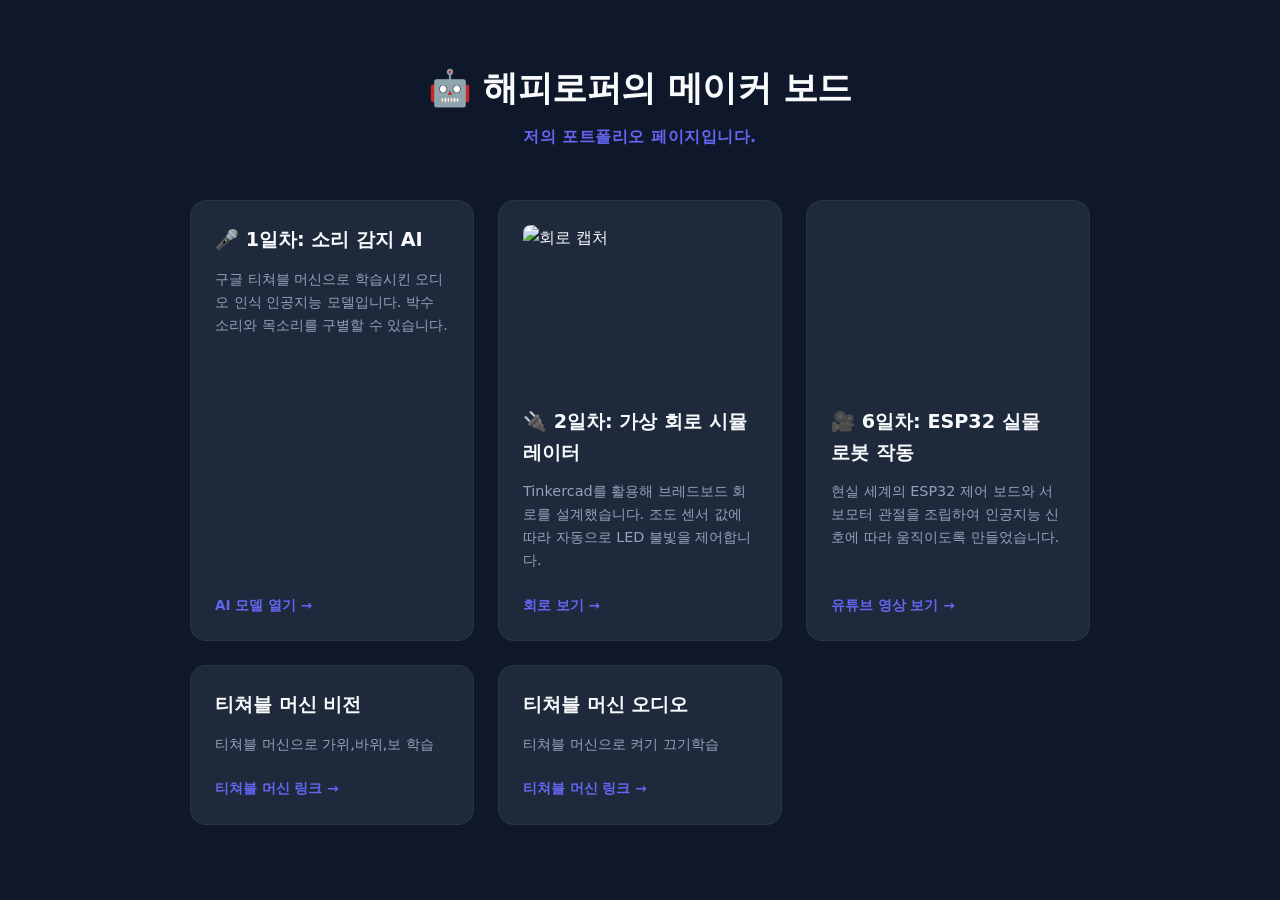
==== index.html @ d0151b2c "Add files via upload 포트폴리오 파일 첫 업로드" ====
<!DOCTYPE html>
<html lang="ko">
<head>
    <meta charset="UTF-8">
    <meta name="viewport" content="width=device-width, initial-scale=1.0">
    <title>나의 피지컬 AI 메이커 보드</title>
    <!-- 내 스타일시트 파일 연결 -->
    <link rel="stylesheet" href="style.css">
</head>
<body>
    <div class="container">
        
        <!-- 👤 프로필 영역 (내 정보로 자유롭게 고치기) -->
        <header class="profile">
            <!-- 💡 [실습] 내 이름으로 변경해 보세요 -->
            <h1>🤖 해피로퍼의 메이커 보드</h1>
            <p>저의 포트폴리오 페이지입니다.</p>
        </header>

        <!-- 🛠️ 프로젝트 카드 목록 (원하는 카드를 추가/삭제해 보세요) -->
        <main class="project-grid">

            <!-- 1번 프로젝트 카드 (텍스트 + 링크) -->
            <div class="card">
                <h3>🎤 1일차: 소리 감지 AI</h3>
                <p>구글 티쳐블 머신으로 학습시킨 오디오 인식 인공지능 모델입니다. 박수 소리와 목소리를 구별할 수 있습니다.</p>
                <!-- 💡 [실습] 나의 티쳐블머신 공유 링크를 아래 href에 넣으세요 -->
                <a href="https://teachablemachine.withgoogle.com/" target="_blank">AI 모델 열기 &rarr;</a>
            </div>

            <!-- 2번 프로젝트 카드 (이미지 + 텍스트 + 링크) -->
            <div class="card">
                <!-- 💡 [실습] 내가 캡처한 이미지 파일이 있다면 src를 바꾸세요 -->
                <img src="https://images.unsplash.com/photo-1555664424-778a1e5e1b48?auto=format&fit=crop&w=600&q=80" alt="회로 캡처">
                <h3>🔌 2일차: 가상 회로 시뮬레이터</h3>
                <p>Tinkercad를 활용해 브레드보드 회로를 설계했습니다. 조도 센서 값에 따라 자동으로 LED 불빛을 제어합니다.</p>
                <a href="https://www.tinkercad.com/" target="_blank">회로 보기 &rarr;</a>
            </div>

            <!-- 3번 프로젝트 카드 (유튜브 영상 + 텍스트 + 링크) -->
            <div class="card">
                <!-- 💡 [실습] 유튜브 공유 주소 뒷부분 ID값(예: K7qPq8E2d8I)을 아래 src 끝에 넣으세요 -->
                <iframe src="https://www.youtube.com/embed/K7qPq8E2d8I" allowfullscreen></iframe>
                <h3>🎥 6일차: ESP32 실물 로봇 작동</h3>
                <p>현실 세계의 ESP32 제어 보드와 서보모터 관절을 조립하여 인공지능 신호에 따라 움직이도록 만들었습니다.</p>
                <a href="https://youtu.be/K7qPq8E2d8I" target="_blank">유튜브 영상 보기 &rarr;</a>
            </div>

            <!-- 4번 테스트 추가 프로젝트 카드 (유튜브 영상 + 텍스트 + 링크) -->
            <div class="card">
                <h3>티쳐블 머신 비전</h3>
                <p>티쳐블 머신으로 가위,바위,보 학습</p>
                <a href="https://teachablemachine.withgoogle.com/models/rzsmgT4iT/" target="_blank">티쳐블 머신 링크 &rarr;</a>
            </div>
            
            <div class="card">
                <h3>티쳐블 머신 오디오</h3>
                <p>티쳐블 머신으로 켜기 끄기학습</p>
                <a href="https://teachablemachine.withgoogle.com/models/aKbmYwtxK/" target="_blank">티쳐블 머신 링크 &rarr;</a>
            </div>
        </main>
    </div>

    <!-- ==========================================================================
      [💡 메이커 조립 팁: 카드 복사해서 추가하기]
      새로운 프로젝트를 추가하고 싶을 때, 아래 원하는 모양의 코드 블록을 복사해서
      <main class="project-grid"> ... </main> 태그 사이에 붙여넣으세요!
      
      --------------------------------------------------------------------------
      모양 A: 글씨만 있는 심플 카드
      --------------------------------------------------------------------------
      <div class="card">
          <h3>제목 적기</h3>
          <p>여기에 본문 설명을 자유롭게 작성합니다.</p>
          <a href="링크 주소" target="_blank">바로가기 &rarr;</a>
      </div>
      
      --------------------------------------------------------------------------
      모양 B: 이미지(사진/GIF)가 들어가는 카드
      --------------------------------------------------------------------------
      <div class="card">
          <img src="이미지 파일명.jpg" alt="설명">
          <h3>제목 적기</h3>
          <p>여기에 본문 설명을 자유롭게 작성합니다.</p>
          <a href="링크 주소" target="_blank">바로가기 &rarr;</a>
      </div>
      ========================================================================== -->
</body>
</html>
---- style.css ----
/* ==========================================================================
   Physical AI Maker Board - Simple CSS Style
   Developed by Team Monolith
   ========================================================================== */

/* 
   🎨 [나만의 테마 커스텀!]
   아래 5가지 기본 테마 색상을 변경하면 내 사이트의 분위기가 1초 만에 바뀝니다.
   좋아하는 색상 코드(Hex Code)로 변경해서 나만의 보드를 만들어 보세요!
*/
:root {
    --bg-color: #0f172a;       /* 전체 배경색 */
    --card-color: #1e293b;     /* 개별 카드 배경색 */
    --text-color: #f8fafc;     /* 글자 색상 */
    --accent-color: #6366f1;   /* 강조 테마 컬러 (Indigo) */
    --accent-hover: #a855f7;   /* 호버 시 테마 컬러 (Purple) */
}

/* 1. 기본 마진/패딩 초기화 */
* {
    margin: 0;
    padding: 0;
    box-sizing: border-box;
}

/* 2. 전체 페이지 스타일 */
body {
    font-family: system-ui, -apple-system, sans-serif;
    background-color: var(--bg-color);
    color: var(--text-color);
    line-height: 1.6;
    padding: 60px 20px;
}

/* 중앙 정렬용 큰 바구니 */
.container {
    max-width: 900px;
    margin: 0 auto;
}

/* 3. 상단 프로필 소개 영역 */
.profile {
    text-align: center;
    margin-bottom: 50px;
}

.profile h1 {
    font-size: 2.2rem;
    font-weight: 800;
    margin-bottom: 8px;
    letter-spacing: -0.5px;
}

.profile p {
    color: var(--accent-color);
    font-weight: 700;
    font-size: 1rem;
    letter-spacing: 0.5px;
}

/* 4. 프로젝트 카드들이 배치되는 격자판 (그리드) */
.project-grid {
    display: grid;
    grid-template-columns: repeat(auto-fit, minmax(280px, 1fr));
    gap: 24px;
}

/* 5. 개별 카드 스타일 */
.card {
    background-color: var(--card-color);
    border-radius: 16px;
    padding: 24px;
    display: flex;
    flex-direction: column;
    gap: 12px;
    transition: transform 0.2s ease, border-color 0.2s ease;
    border: 1px solid rgba(255, 255, 255, 0.05);
}

/* 마우스 올렸을 때 애니메이션 */
.card:hover {
    transform: translateY(-5px);
    border-color: var(--accent-color);
    box-shadow: 0 10px 20px rgba(0, 0, 0, 0.2);
}

/* 카드 내 이미지 및 유튜브 프레임 크기 맞추기 */
.card img, .card iframe {
    width: 100%;
    height: 170px;
    border-radius: 8px;
    object-fit: cover;
    border: none;
}

.card h3 {
    font-size: 1.2rem;
    font-weight: 700;
}

.card p {
    font-size: 0.9rem;
    color: #94a3b8; /* 설명용 연회색 글자 */
    flex-grow: 1;   /* 글이 짧아도 아래 링크 버튼이 동일선상에 내려가도록 조절 */
}

/* 6. 카드 내부 아래쪽 링크 버튼 */
.card a {
    color: var(--accent-color);
    text-decoration: none;
    font-weight: 700;
    font-size: 0.85rem;
    align-self: flex-start;
    transition: color 0.2s ease, transform 0.2s ease;
    margin-top: 10px;
}

.card a:hover {
    color: var(--accent-hover);
    transform: translateX(4px);
}
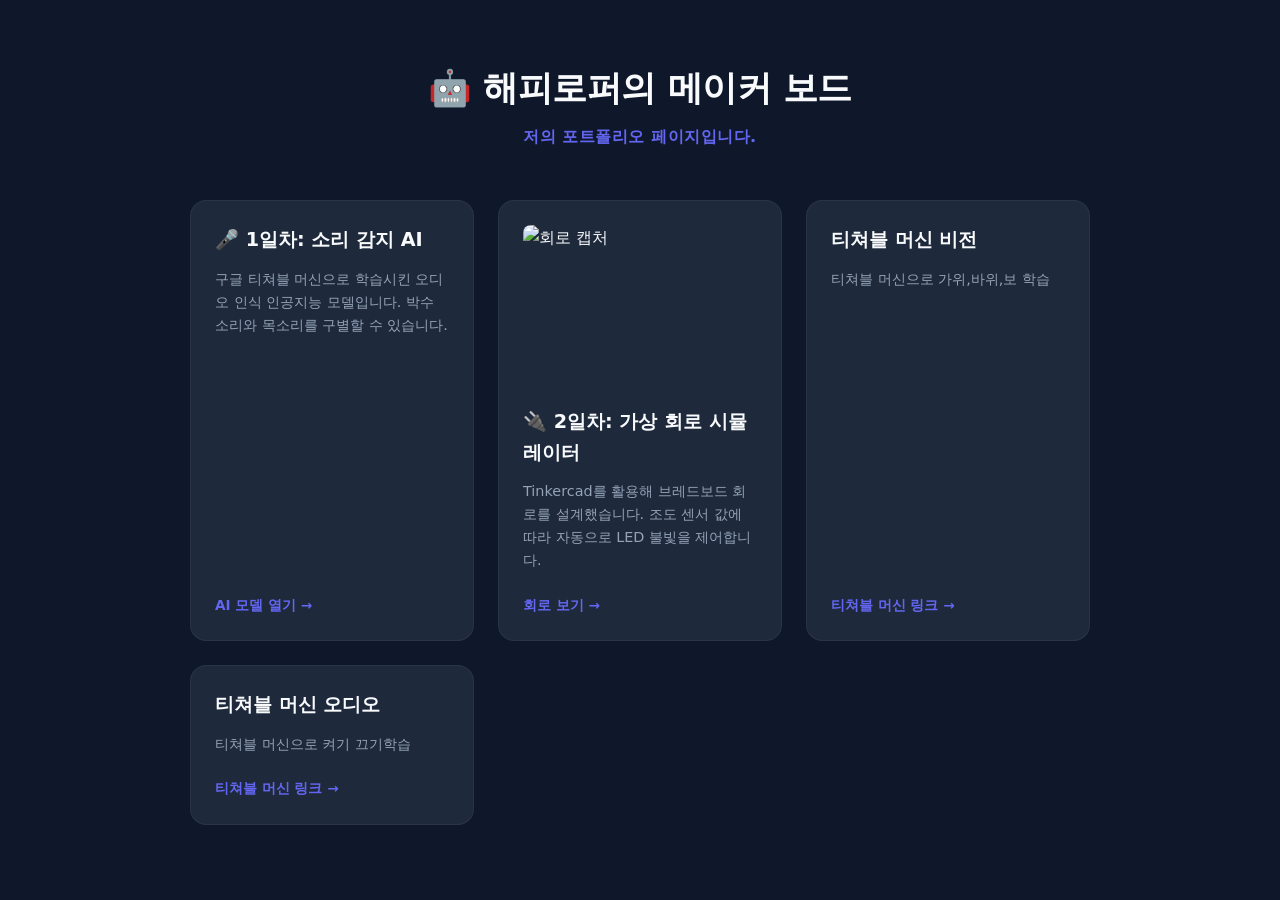
==== commit bdc026b9: "Add files via upload index파일 수정" ====
--- a/index.html
+++ b/index.html
@@ -35,15 +35,6 @@
                 <h3>🔌 2일차: 가상 회로 시뮬레이터</h3>
                 <p>Tinkercad를 활용해 브레드보드 회로를 설계했습니다. 조도 센서 값에 따라 자동으로 LED 불빛을 제어합니다.</p>
                 <a href="https://www.tinkercad.com/" target="_blank">회로 보기 &rarr;</a>
-            </div>
-
-            <!-- 3번 프로젝트 카드 (유튜브 영상 + 텍스트 + 링크) -->
-            <div class="card">
-                <!-- 💡 [실습] 유튜브 공유 주소 뒷부분 ID값(예: K7qPq8E2d8I)을 아래 src 끝에 넣으세요 -->
-                <iframe src="https://www.youtube.com/embed/K7qPq8E2d8I" allowfullscreen></iframe>
-                <h3>🎥 6일차: ESP32 실물 로봇 작동</h3>
-                <p>현실 세계의 ESP32 제어 보드와 서보모터 관절을 조립하여 인공지능 신호에 따라 움직이도록 만들었습니다.</p>
-                <a href="https://youtu.be/K7qPq8E2d8I" target="_blank">유튜브 영상 보기 &rarr;</a>
             </div>
 
             <!-- 4번 테스트 추가 프로젝트 카드 (유튜브 영상 + 텍스트 + 링크) -->
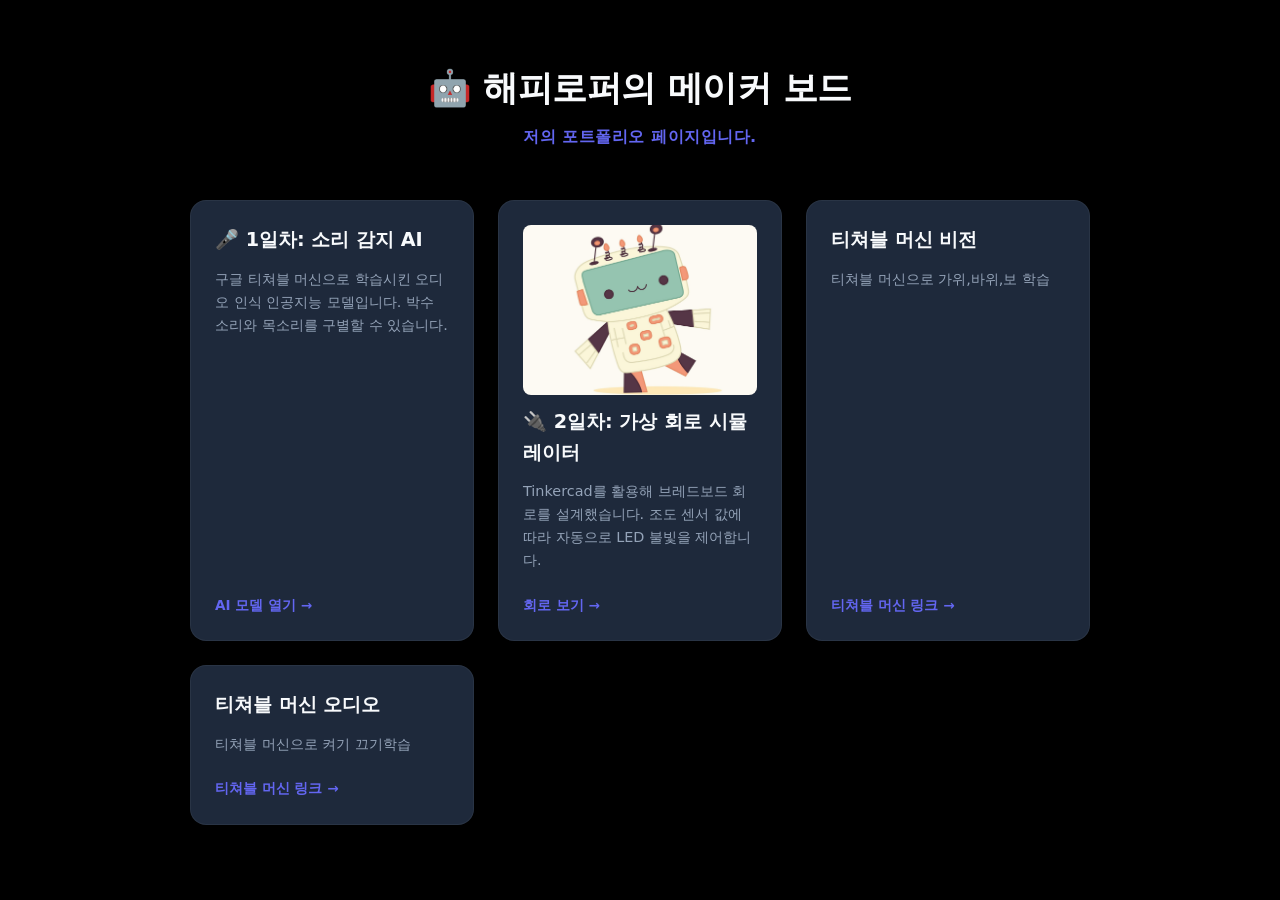
==== commit cb524677: "Add files via upload 이미지 경로 수정" ====
--- a/index.html
+++ b/index.html
@@ -31,7 +31,7 @@
             <!-- 2번 프로젝트 카드 (이미지 + 텍스트 + 링크) -->
             <div class="card">
                 <!-- 💡 [실습] 내가 캡처한 이미지 파일이 있다면 src를 바꾸세요 -->
-                <img src="https://images.unsplash.com/photo-1555664424-778a1e5e1b48?auto=format&fit=crop&w=600&q=80" alt="회로 캡처">
+                <img src="robot.jpg" alt="회로 캡처">
                 <h3>🔌 2일차: 가상 회로 시뮬레이터</h3>
                 <p>Tinkercad를 활용해 브레드보드 회로를 설계했습니다. 조도 센서 값에 따라 자동으로 LED 불빛을 제어합니다.</p>
                 <a href="https://www.tinkercad.com/" target="_blank">회로 보기 &rarr;</a>
--- a/style.css
+++ b/style.css
@@ -9,7 +9,7 @@
    좋아하는 색상 코드(Hex Code)로 변경해서 나만의 보드를 만들어 보세요!
 */
 :root {
-    --bg-color: #0f172a;       /* 전체 배경색 */
+    --bg-color: #000000;       /* 전체 배경색 */
     --card-color: #1e293b;     /* 개별 카드 배경색 */
     --text-color: #f8fafc;     /* 글자 색상 */
     --accent-color: #6366f1;   /* 강조 테마 컬러 (Indigo) */
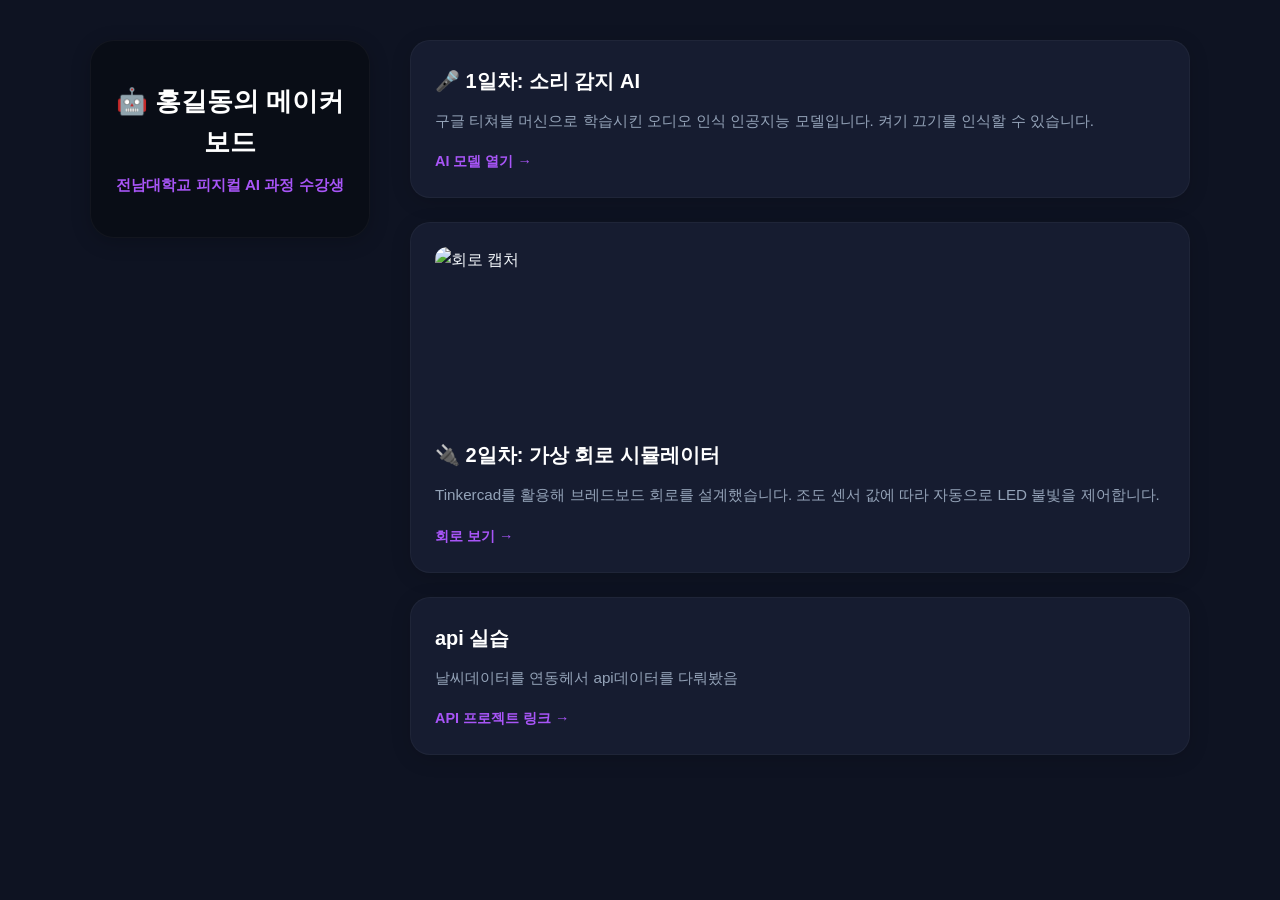
==== commit df308b9d: "Add files via upload api프로젝트 추가" ====
--- a/index.html
+++ b/index.html
@@ -12,9 +12,9 @@
         
         <!-- 👤 프로필 영역 (내 정보로 자유롭게 고치기) -->
         <header class="profile">
-            <!-- 💡 [실습] 내 이름으로 변경해 보세요 -->
-            <h1>🤖 해피로퍼의 메이커 보드</h1>
-            <p>저의 포트폴리오 페이지입니다.</p>
+            <!-- 💡 [실습 1] 내 이름과 한 줄 소개로 변경해 보세요 -->
+            <h1>🤖 홍길동의 메이커 보드</h1>
+            <p>전남대학교 피지컬 AI 과정 수강생</p>
         </header>
 
         <!-- 🛠️ 프로젝트 카드 목록 (원하는 카드를 추가/삭제해 보세요) -->
@@ -22,16 +22,17 @@
 
             <!-- 1번 프로젝트 카드 (텍스트 + 링크) -->
             <div class="card">
+                <!-- 💡 [실습 2] 1일차 프로젝트 제목과 소개 내용을 수정해 보세요 -->
                 <h3>🎤 1일차: 소리 감지 AI</h3>
-                <p>구글 티쳐블 머신으로 학습시킨 오디오 인식 인공지능 모델입니다. 박수 소리와 목소리를 구별할 수 있습니다.</p>
-                <!-- 💡 [실습] 나의 티쳐블머신 공유 링크를 아래 href에 넣으세요 -->
-                <a href="https://teachablemachine.withgoogle.com/" target="_blank">AI 모델 열기 &rarr;</a>
+                <p>구글 티쳐블 머신으로 학습시킨 오디오 인식 인공지능 모델입니다. 켜기 끄기를 인식할 수 있습니다.</p>
+                <!-- 💡 [실습 3] 나의 티쳐블머신 공유 링크를 아래 href에 넣으세요 -->
+                <a href="https://teachablemachine.withgoogle.com/models/i0fQELfhy/" target="_blank">AI 모델 열기 &rarr;</a>
             </div>
 
             <!-- 2번 프로젝트 카드 (이미지 + 텍스트 + 링크) -->
             <div class="card">
-                <!-- 💡 [실습] 내가 캡처한 이미지 파일이 있다면 src를 바꾸세요 -->
-                <img src="robot.jpg" alt="회로 캡처">
+                <!-- 💡 [실습 4] 이미지 주소(src)를 내가 가지고 있는 'robot.jpg'로 변경해 보세요 -->
+                <img src="https://images.unsplash.com/photo-1555664424-778a1e5e1b48?auto=format&fit=crop&w=600&q=80" alt="회로 캡처">
                 <h3>🔌 2일차: 가상 회로 시뮬레이터</h3>
                 <p>Tinkercad를 활용해 브레드보드 회로를 설계했습니다. 조도 센서 값에 따라 자동으로 LED 불빛을 제어합니다.</p>
                 <a href="https://www.tinkercad.com/" target="_blank">회로 보기 &rarr;</a>
@@ -39,16 +40,11 @@
 
             <!-- 4번 테스트 추가 프로젝트 카드 (유튜브 영상 + 텍스트 + 링크) -->
             <div class="card">
-                <h3>티쳐블 머신 비전</h3>
-                <p>티쳐블 머신으로 가위,바위,보 학습</p>
-                <a href="https://teachablemachine.withgoogle.com/models/rzsmgT4iT/" target="_blank">티쳐블 머신 링크 &rarr;</a>
+                <h3>api 실습</h3>
+                <p>날씨데이터를 연동헤서 api데이터를 다뤄봤음</p>
+                <a href="project_api/api.html" target="_blank">API 프로젝트 링크 &rarr;</a>
             </div>
             
-            <div class="card">
-                <h3>티쳐블 머신 오디오</h3>
-                <p>티쳐블 머신으로 켜기 끄기학습</p>
-                <a href="https://teachablemachine.withgoogle.com/models/aKbmYwtxK/" target="_blank">티쳐블 머신 링크 &rarr;</a>
-            </div>
         </main>
     </div>
 
--- a/style.css
+++ b/style.css
@@ -1,121 +1,154 @@
 /* ==========================================================================
-   Physical AI Maker Board - Simple CSS Style
-   Developed by Team Monolith
+   Physical AI Portfolio - Type 3: Split-Sidebar Theme
    ========================================================================== */
 
 /* 
-   🎨 [나만의 테마 커스텀!]
-   아래 5가지 기본 테마 색상을 변경하면 내 사이트의 분위기가 1초 만에 바뀝니다.
-   좋아하는 색상 코드(Hex Code)로 변경해서 나만의 보드를 만들어 보세요!
+   🎨 [나만의 사이드바 테마 커스텀!]
+   변수를 활용해 모던한 다크/라이트 대비 분위기를 커스텀할 수 있습니다.
+   좋아하는 색상 코드로 변경해서 나만의 사이드바 보드를 만들어 보세요!
 */
 :root {
-    --bg-color: #000000;       /* 전체 배경색 */
-    --card-color: #1e293b;     /* 개별 카드 배경색 */
-    --text-color: #f8fafc;     /* 글자 색상 */
-    --accent-color: #6366f1;   /* 강조 테마 컬러 (Indigo) */
-    --accent-hover: #a855f7;   /* 호버 시 테마 컬러 (Purple) */
+    /* 기본 테마: 카본 다크 (Carbon Dark) - 블랙 사이드바와 다크 스크롤 바디 */
+    --sidebar-bg: #090d16;
+    --main-bg: #0e1322;
+    --card-bg: #161c30;
+    --text-color: #f1f5f9;
+    --text-muted: #94a3b8;
+    --accent-color: #a855f7;   /* 보라색 강조 (Purple) */
+    --accent-hover: #c084fc;
+    --border-color: rgba(255, 255, 255, 0.04);
 }
 
-/* 1. 기본 마진/패딩 초기화 */
+/* 💡 [포레스트 다크 스킨으로 변환하기]
+:root {
+    --sidebar-bg: #091210;
+    --main-bg: #0f1c18;
+    --card-bg: #182c26;
+    --text-color: #f1f7f5;
+    --text-muted: #8ba89f;
+    --accent-color: #10b981;   
+    --accent-hover: #34d399;
+    --border-color: rgba(255, 255, 255, 0.04);
+}
+*/
+
 * {
     margin: 0;
     padding: 0;
     box-sizing: border-box;
 }
 
-/* 2. 전체 페이지 스타일 */
 body {
-    font-family: system-ui, -apple-system, sans-serif;
-    background-color: var(--bg-color);
+    font-family: -apple-system, BlinkMacSystemFont, "Segoe UI", Roboto, Oxygen, Ubuntu, Cantarell, sans-serif;
+    background-color: var(--main-bg);
     color: var(--text-color);
     line-height: 1.6;
-    padding: 60px 20px;
+    min-height: 100vh;
+    padding: 40px 20px;
 }
 
-/* 중앙 정렬용 큰 바구니 */
 .container {
-    max-width: 900px;
+    max-width: 1100px;
     margin: 0 auto;
+    display: grid;
+    grid-template-columns: 280px 1fr;
+    gap: 40px;
+    align-items: start;
 }
 
-/* 3. 상단 프로필 소개 영역 */
+/* 1. 고정 프로필 사이드바 (.profile) */
 .profile {
+    background-color: var(--sidebar-bg);
+    padding: 40px 24px;
+    border-radius: 24px;
+    border: 1px solid var(--border-color);
     text-align: center;
-    margin-bottom: 50px;
+    position: sticky;
+    top: 40px;
+    box-shadow: 0 4px 20px rgba(0, 0, 0, 0.2);
 }
 
 .profile h1 {
-    font-size: 2.2rem;
+    font-size: 1.6rem;
     font-weight: 800;
-    margin-bottom: 8px;
-    letter-spacing: -0.5px;
+    margin-bottom: 10px;
+    color: #ffffff;
 }
 
 .profile p {
     color: var(--accent-color);
-    font-weight: 700;
-    font-size: 1rem;
-    letter-spacing: 0.5px;
+    font-size: 0.95rem;
+    font-weight: 600;
 }
 
-/* 4. 프로젝트 카드들이 배치되는 격자판 (그리드) */
+/* 2. 프로젝트 리스트 영역 (.project-grid) */
 .project-grid {
-    display: grid;
-    grid-template-columns: repeat(auto-fit, minmax(280px, 1fr));
+    display: flex;
+    flex-direction: column;
     gap: 24px;
 }
 
-/* 5. 개별 카드 스타일 */
+/* 3. 개별 카드 (.card) */
 .card {
-    background-color: var(--card-color);
-    border-radius: 16px;
+    background-color: var(--card-bg);
+    border-radius: 20px;
     padding: 24px;
+    border: 1px solid var(--border-color);
+    box-shadow: 0 4px 20px rgba(0, 0, 0, 0.15);
     display: flex;
     flex-direction: column;
     gap: 12px;
     transition: transform 0.2s ease, border-color 0.2s ease;
-    border: 1px solid rgba(255, 255, 255, 0.05);
 }
 
-/* 마우스 올렸을 때 애니메이션 */
 .card:hover {
-    transform: translateY(-5px);
+    transform: translateY(-4px);
     border-color: var(--accent-color);
-    box-shadow: 0 10px 20px rgba(0, 0, 0, 0.2);
 }
 
-/* 카드 내 이미지 및 유튜브 프레임 크기 맞추기 */
 .card img, .card iframe {
     width: 100%;
-    height: 170px;
-    border-radius: 8px;
+    height: 180px;
+    border-radius: 12px;
     object-fit: cover;
     border: none;
 }
 
 .card h3 {
-    font-size: 1.2rem;
+    font-size: 1.25rem;
     font-weight: 700;
+    color: #ffffff;
 }
 
 .card p {
-    font-size: 0.9rem;
-    color: #94a3b8; /* 설명용 연회색 글자 */
-    flex-grow: 1;   /* 글이 짧아도 아래 링크 버튼이 동일선상에 내려가도록 조절 */
+    font-size: 0.95rem;
+    color: var(--text-muted);
 }
 
-/* 6. 카드 내부 아래쪽 링크 버튼 */
-.card a {
+/* 4. 카드 내부 링크 버튼 */
+.card a, .btn {
+    align-self: flex-start;
     color: var(--accent-color);
     text-decoration: none;
     font-weight: 700;
-    font-size: 0.85rem;
-    align-self: flex-start;
+    font-size: 0.9rem;
     transition: color 0.2s ease, transform 0.2s ease;
-    margin-top: 10px;
+    margin-top: 5px;
 }
 
-.card a:hover {
+.card a:hover, .btn:hover {
     color: var(--accent-hover);
     transform: translateX(4px);
 }
+
+/* 📱 모바일 반응형 처리 */
+@media screen and (max-width: 820px) {
+    .container {
+        grid-template-columns: 1fr;
+    }
+    
+    .profile {
+        position: static;
+        text-align: center;
+    }
+}
